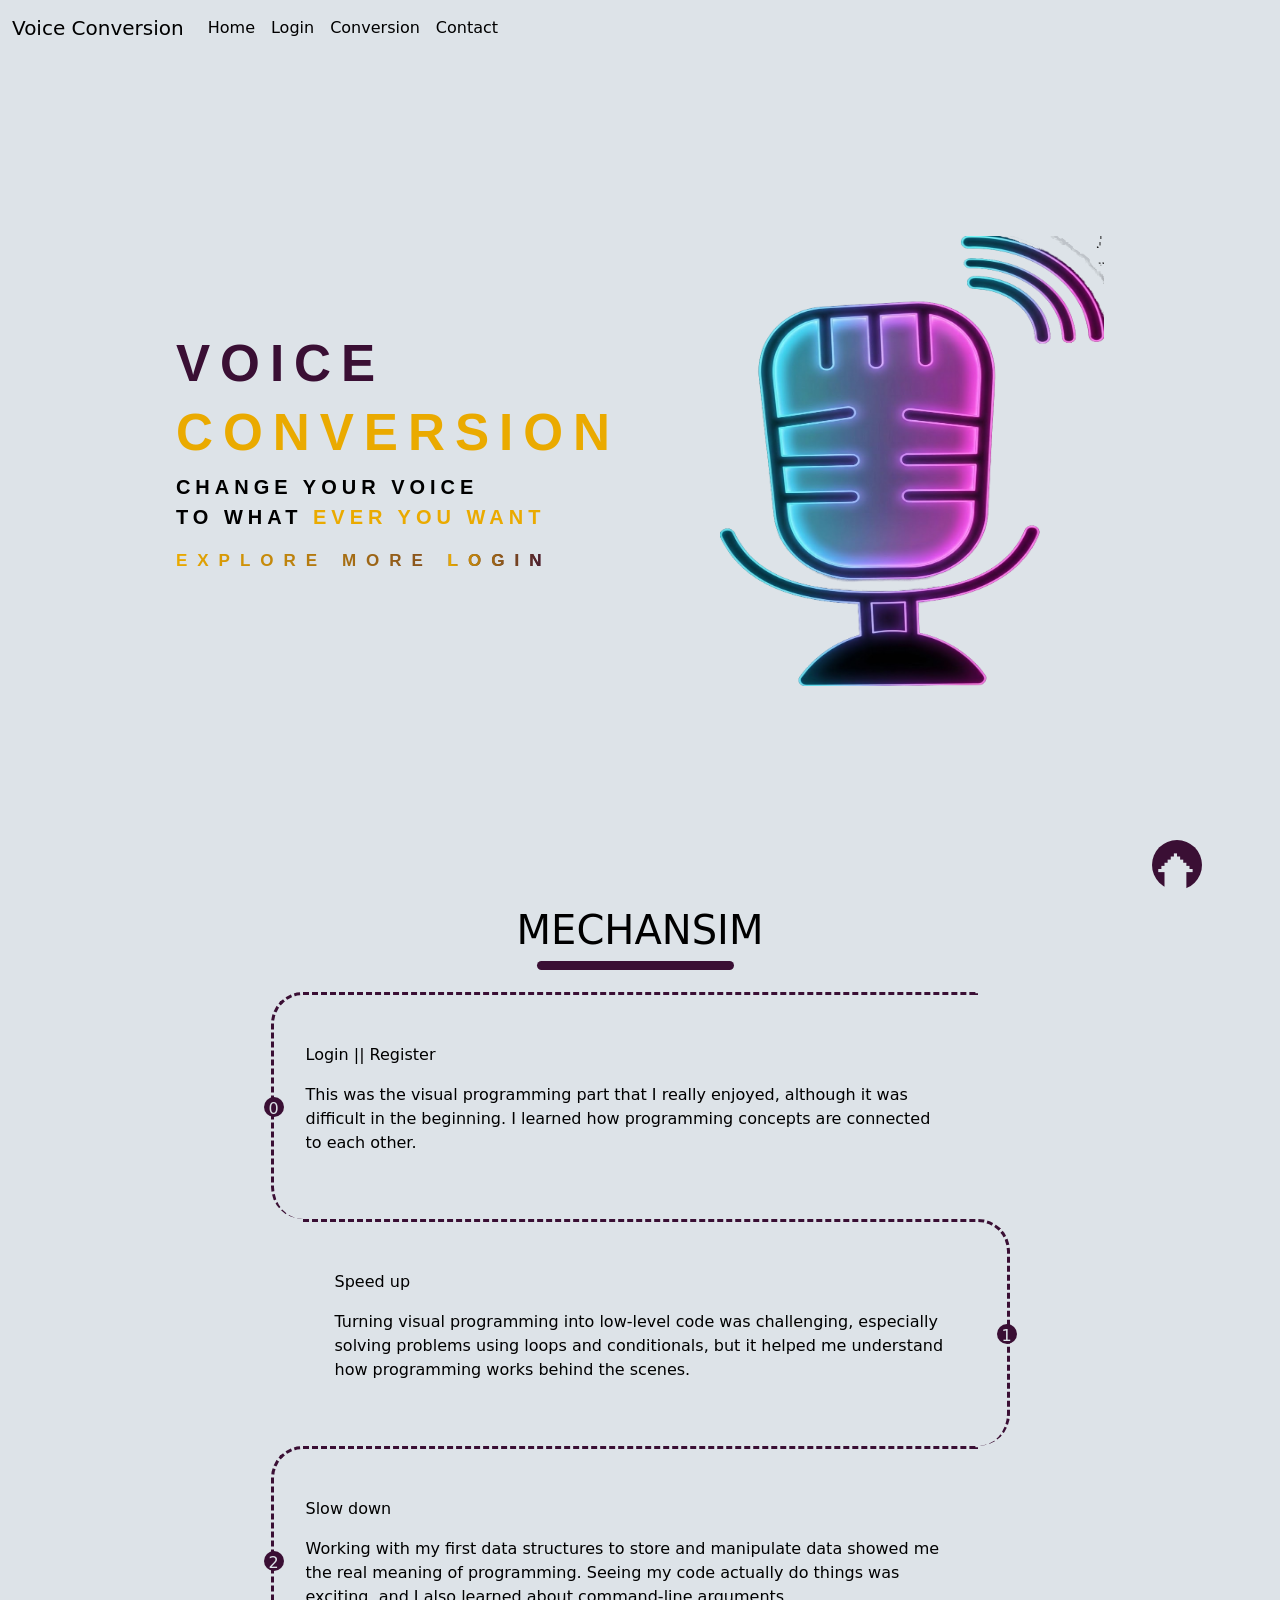
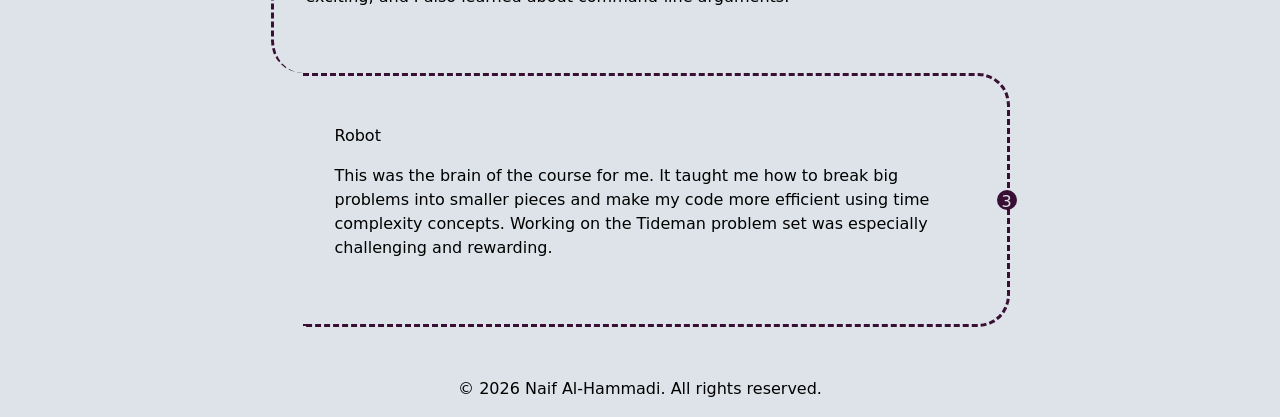
==== templates/index.html @ 1509cbb9 "Implement mainpage with its backend and edit the other pages style" ====
<!DOCTYPE html>
<html lang="en">
<head>
    <meta charset="UTF-8">
    <meta name="viewport" content="width=device-width, initial-scale=1.0">
    <title>main</title>

    <!-- boostrap -->
     <link href="https://cdn.jsdelivr.net/npm/bootstrap@5.3.8/dist/css/bootstrap.min.css" rel="stylesheet" integrity="sha384-sRIl4kxILFvY47J16cr9ZwB07vP4J8+LH7qKQnuqkuIAvNWLzeN8tE5YBujZqJLB" crossorigin="anonymous">

    <link rel="stylesheet" href="../static/styles/style.css">
</head>
<body>

    <!-- start of navbar -->

    <nav class="navbar navbar-expand-lg">
        <div class="container-fluid">
            <a class="navbar-brand" href="/">Voice Conversion</a>
            <button class="navbar-toggler" type="button" data-bs-toggle="collapse" data-bs-target="#navbarNavAltMarkup" aria-controls="navbarNavAltMarkup" aria-expanded="false" aria-label="Toggle navigation">
                <span class="navbar-toggler-icon" aria-hidden="true"></span>
            </button>
            <div class="collapse navbar-collapse" id="navbarNavAltMarkup">
            <div class="navbar-nav">
                <a class="nav-link" href="/">Home</a>
                <a class="nav-link" href="/login">Login</a>
                <a class="nav-link" href="/conversion">Conversion</a>
                <a class="nav-link" href="https://www.linkedin.com/in/naif-alhammadi-3ab681386?utm_source=share_via&utm_content=profile&utm_medium=member_android">Contact</a>
            </div>
            </div>
        </div>
    </nav>

    <!-- end of navbar -->

    <!-- hero section -->
     <div class="hero">
        <div class="hero-content">
        <h1 class="hero-heading"><span id="voice-heading">voice</span></h1>
        <h1 class="hero-heading"><span id="conversion-heading">conversion</span></h1>
        <p id="hero-p">change your voice<br>to what <span id="ever-span">ever you want <span></p>
        <p class="hero-text">explore more <a href="login" class="hero-text">login</a></p>
        </div>

        <img src="../static/images/dark-mic.png" alt="mic photo" class="img">
    </div>
    <!-- end of hero section -->


    <!-- main section -->
    <div id="top-div">
    <a href="#top" id="top-of-page">🡅</a>
    </div>
    <main id="mechansim-main">
        <h3 id="mechansim">mechansim</h3>
        <div class="details-container">
            <p class="lecture-name">Login || Register</p>
            <p class="my-mechansim-text">This was the visual programming part that I really enjoyed, although it was difficult in the beginning. I learned how programming concepts are connected to each other.</p>
            <p class="numbers">0</p>
        </div>

        <div class="details-container">
            <p class="lecture-name">Speed up</p>
            <p class="my-mechansim-text">Turning visual programming into low-level code was challenging, especially solving problems using loops and conditionals, but it helped me understand how programming works behind the scenes.</p>
            <p class="numbers">1</p>
        </div>

        <div class="details-container">
            <p class="lecture-name">Slow down</p>
            <p class="my-mechansim-text">Working with my first data structures to store and manipulate data showed me the real meaning of programming. Seeing my code actually do things was exciting, and I also learned about command-line arguments.</p>
            <p class="numbers">2</p>
        </div>

        <div class="details-container">
            <p class="lecture-name">Robot</p>
            <p class="my-mechansim-text">This was the brain of the course for me. It taught me how to break big problems into smaller pieces and make my code more efficient using time complexity concepts. Working on the Tideman problem set was especially challenging and rewarding.</p>
            <p class="numbers">3</p>
        </div>

    </main>

    <!-- <div class="squar"></div> -->
    <footer>
        <p id="footer-p">&#169 2026 Naif Al-Hammadi. All rights reserved.</p>
    </footer>
    

    
    <!-- bootstrap -->
    <script src="https://cdn.jsdelivr.net/npm/bootstrap@5.3.8/dist/js/bootstrap.bundle.min.js" integrity="sha384-FKyoEForCGlyvwx9Hj09JcYn3nv7wiPVlz7YYwJrWVcXK/BmnVDxM+D2scQbITxI" crossorigin="anonymous"></script>

    <script src="../static/scripts/lightDark.js"></script>
</body>
</html>
---- static/styles/style.css ----
.squar {
    height: 50vh;
    width: 50vw;
    background-color: black;
    margin: auto;
    transform:translate();
    box-shadow: 20px 1px 100px darkred;
}

:root {
    --primary: #DDE3E8;
    --secondary: #3A0F34;
    --third: #EAAA00;
    --text: #000;
    --filter: 1;
}


/* navbar style */
.nav-link, .navbar-brand, .home-a {
    color: var(--text);
}

.nav-link:hover, .navbar-brand:hover, .home-a:hover {
    color: var(--secondary);
}

body {
    background-color: var(--primary);
}

.navbar-toggler-icon {
    filter: brightness(0) invert(var(--filter));
}
/* end of navbar styling */


/* hero style */

.hero {
    height: 90vh;
    display: flex;
    justify-content: center;
    align-items: center;
}

.hero-content {
    margin-right: 50px;
    margin-left: 50px;
}

.img {
    width: 30vw;
    height: 50vh;
    margin-right: 50px;
    margin-left: 50px;
}


.hero-heading, .hero-text, #hero-p {
    color: var(--text);
    font-size: 4vw;
    font-weight: 600;
    text-decoration: none;
    letter-spacing: 10px;
    text-transform: uppercase;
    font-family: sans-serif;
}

#voice-heading {
    color: var(--secondary);
}

#conversion-heading {
    color: var(--third);
}

#ever-span {
    color: var(--third);
}


#hero-p {
    font-size: 20px;
    letter-spacing: 5px;
}

.hero-text {
    font-size: 17px;
    background: linear-gradient(to left, var(--primary), var(--secondary), var(--third));
    background-size: 200% 200%;
    background-clip: text;
    -webkit-text-fill-color: transparent;
    animation: move infinite 3s;
}

@keyframes move {
    0% {
        background-position: 0% 0%;
    }

    25% {
        background-position: 35% 35%;

    }

    50% {
        background-position: 50% 50%;

    }

    100% {
        background-position: 200% 200%;

    }
}
/* end of hero styling */


/* main style */

#mechansim-main {
    height: auto;
    display: flex;
    flex-direction: column;
    align-items: center;
}

#mechansim {
    color: var(--text);
    min-height: 20px;
    margin-top: 40px;
    padding-bottom: 30px;
    font-size: 40px;
    position: relative;
    text-transform: uppercase;
}

#mechansim::before {
    content: "";
    position: absolute;
    height: 12%;
    width: 80%;
    top: 55px;
    left: 20px;
    background-color: var(--secondary);
    border-radius: 2rem;
    z-index: -1;
}

#mechansim-main .lecture-name,
.my-mechansim-text {
    width: 50vw;
    max-width: 40rem;
}

.details-container {
    color: var(--text);
    padding: 3rem 2rem;
    border-top: 3px dashed var(--secondary);
    position: relative;
}

.details-container:nth-child(odd) {
    border-right: 3px dashed var(--secondary);
    border-top-right-radius: 2rem;
    border-bottom-right-radius: 2rem;
    margin-left: 2rem;
}

.details-container:nth-child(even) {
    border-left: 3px dashed var(--secondary);
    border-top-left-radius: 2rem;
    border-bottom-left-radius: 2rem;
    margin-right: 2rem;
}

.details-container:last-child {
    border-bottom: 3px dashed var(--secondary);
}

.details-container:first-child {
    background-color: var(--primary);
}

.numbers {
    position: absolute;
    height: 20px;
    width: 20px;
    background-color: var(--secondary);
    display: grid;
    place-items: center;
    color: var(--primary);
    border-radius: 4rem;
    top: 50%;
    right: 100%;
    transform: translate(50%, -50%);
}

.details-container:nth-child(odd) .numbers {
    left: 100%;
    transform: translate(-50%, -50%);
}

/* end of main styling */

footer {
    height: 10vh;
    background-color: var(--primary);
    display: flex;
    justify-content: center;
    align-items: end;
}

#footer-p {
    color: var(--text);

}


/* top symbol */
#top-of-page {
    color: var(--primary);
    text-decoration: none;
    transform: rotate(120px);
    background-color: var(--secondary);
    position: fixed;
    left: 90%;
    bottom: 10px;
    border-radius: 100%;
    font-size: 50px;
    height: 50px;
    
}
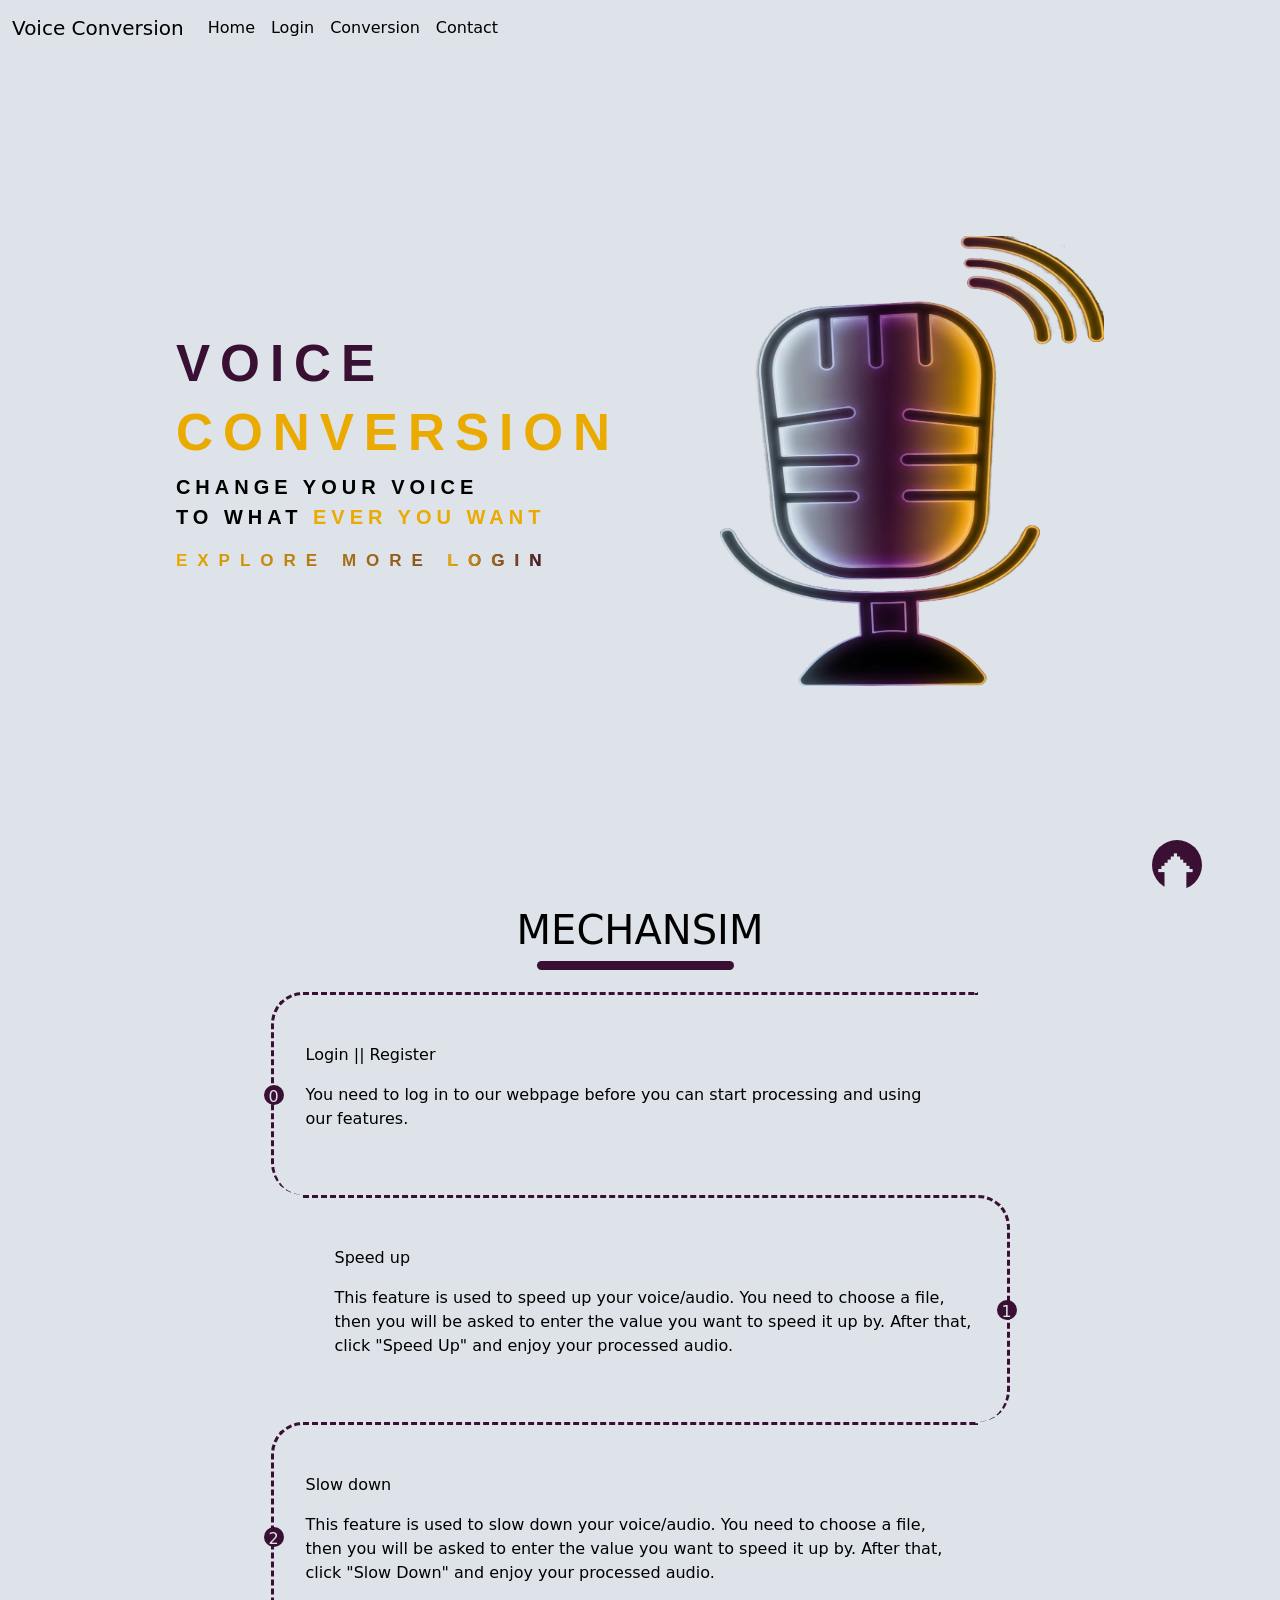
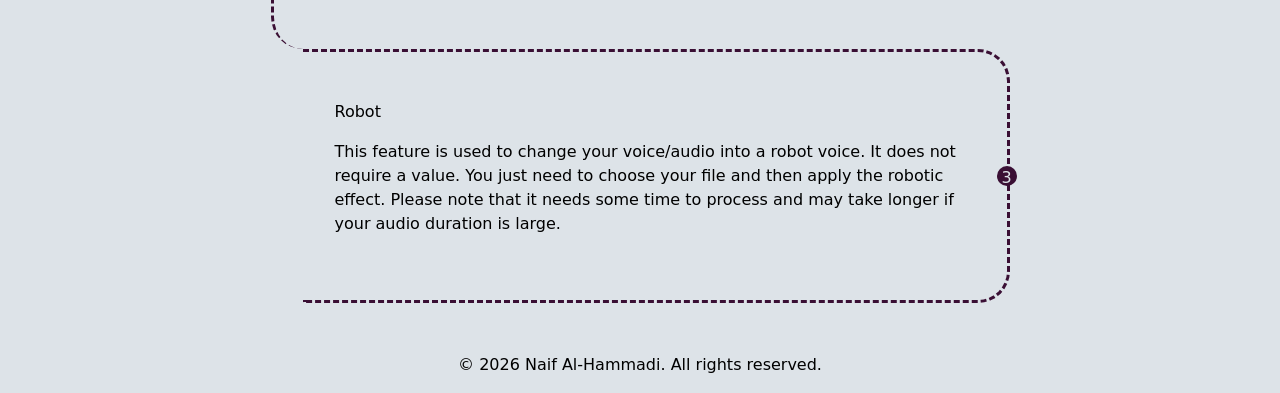
==== commit faae115b: "Edit step's paragraphs" ====
--- a/templates/index.html
+++ b/templates/index.html
@@ -42,11 +42,13 @@
         <p class="hero-text">explore more <a href="login" class="hero-text">login</a></p>
         </div>
 
-        <img src="../static/images/dark-mic.png" alt="mic photo" class="img">
+        <img src="../static/images/light-mic.png" alt="mic photo" class="img">
     </div>
     <!-- end of hero section -->
 
 
+
+    <!-- code snippets from my homepage PS -->
     <!-- main section -->
     <div id="top-div">
     <a href="#top" id="top-of-page">🡅</a>
@@ -55,25 +57,25 @@
         <h3 id="mechansim">mechansim</h3>
         <div class="details-container">
             <p class="lecture-name">Login || Register</p>
-            <p class="my-mechansim-text">This was the visual programming part that I really enjoyed, although it was difficult in the beginning. I learned how programming concepts are connected to each other.</p>
+            <p class="my-mechansim-text">You need to log in to our webpage before you can start processing and using our features.</p>
             <p class="numbers">0</p>
         </div>
 
         <div class="details-container">
             <p class="lecture-name">Speed up</p>
-            <p class="my-mechansim-text">Turning visual programming into low-level code was challenging, especially solving problems using loops and conditionals, but it helped me understand how programming works behind the scenes.</p>
+            <p class="my-mechansim-text">This feature is used to speed up your voice/audio. You need to choose a file, then you will be asked to enter the value you want to speed it up by. After that, click "Speed Up" and enjoy your processed audio.</p>
             <p class="numbers">1</p>
         </div>
 
         <div class="details-container">
             <p class="lecture-name">Slow down</p>
-            <p class="my-mechansim-text">Working with my first data structures to store and manipulate data showed me the real meaning of programming. Seeing my code actually do things was exciting, and I also learned about command-line arguments.</p>
+            <p class="my-mechansim-text">This feature is used to slow down your voice/audio. You need to choose a file, then you will be asked to enter the value you want to speed it up by. After that, click "Slow Down" and enjoy your processed audio.</p>
             <p class="numbers">2</p>
         </div>
 
         <div class="details-container">
             <p class="lecture-name">Robot</p>
-            <p class="my-mechansim-text">This was the brain of the course for me. It taught me how to break big problems into smaller pieces and make my code more efficient using time complexity concepts. Working on the Tideman problem set was especially challenging and rewarding.</p>
+            <p class="my-mechansim-text">This feature is used to change your voice/audio into a robot voice. It does not require a value. You just need to choose your file and then apply the robotic effect. Please note that it needs some time to process and may take longer if your audio duration is large.</p>
             <p class="numbers">3</p>
         </div>
 
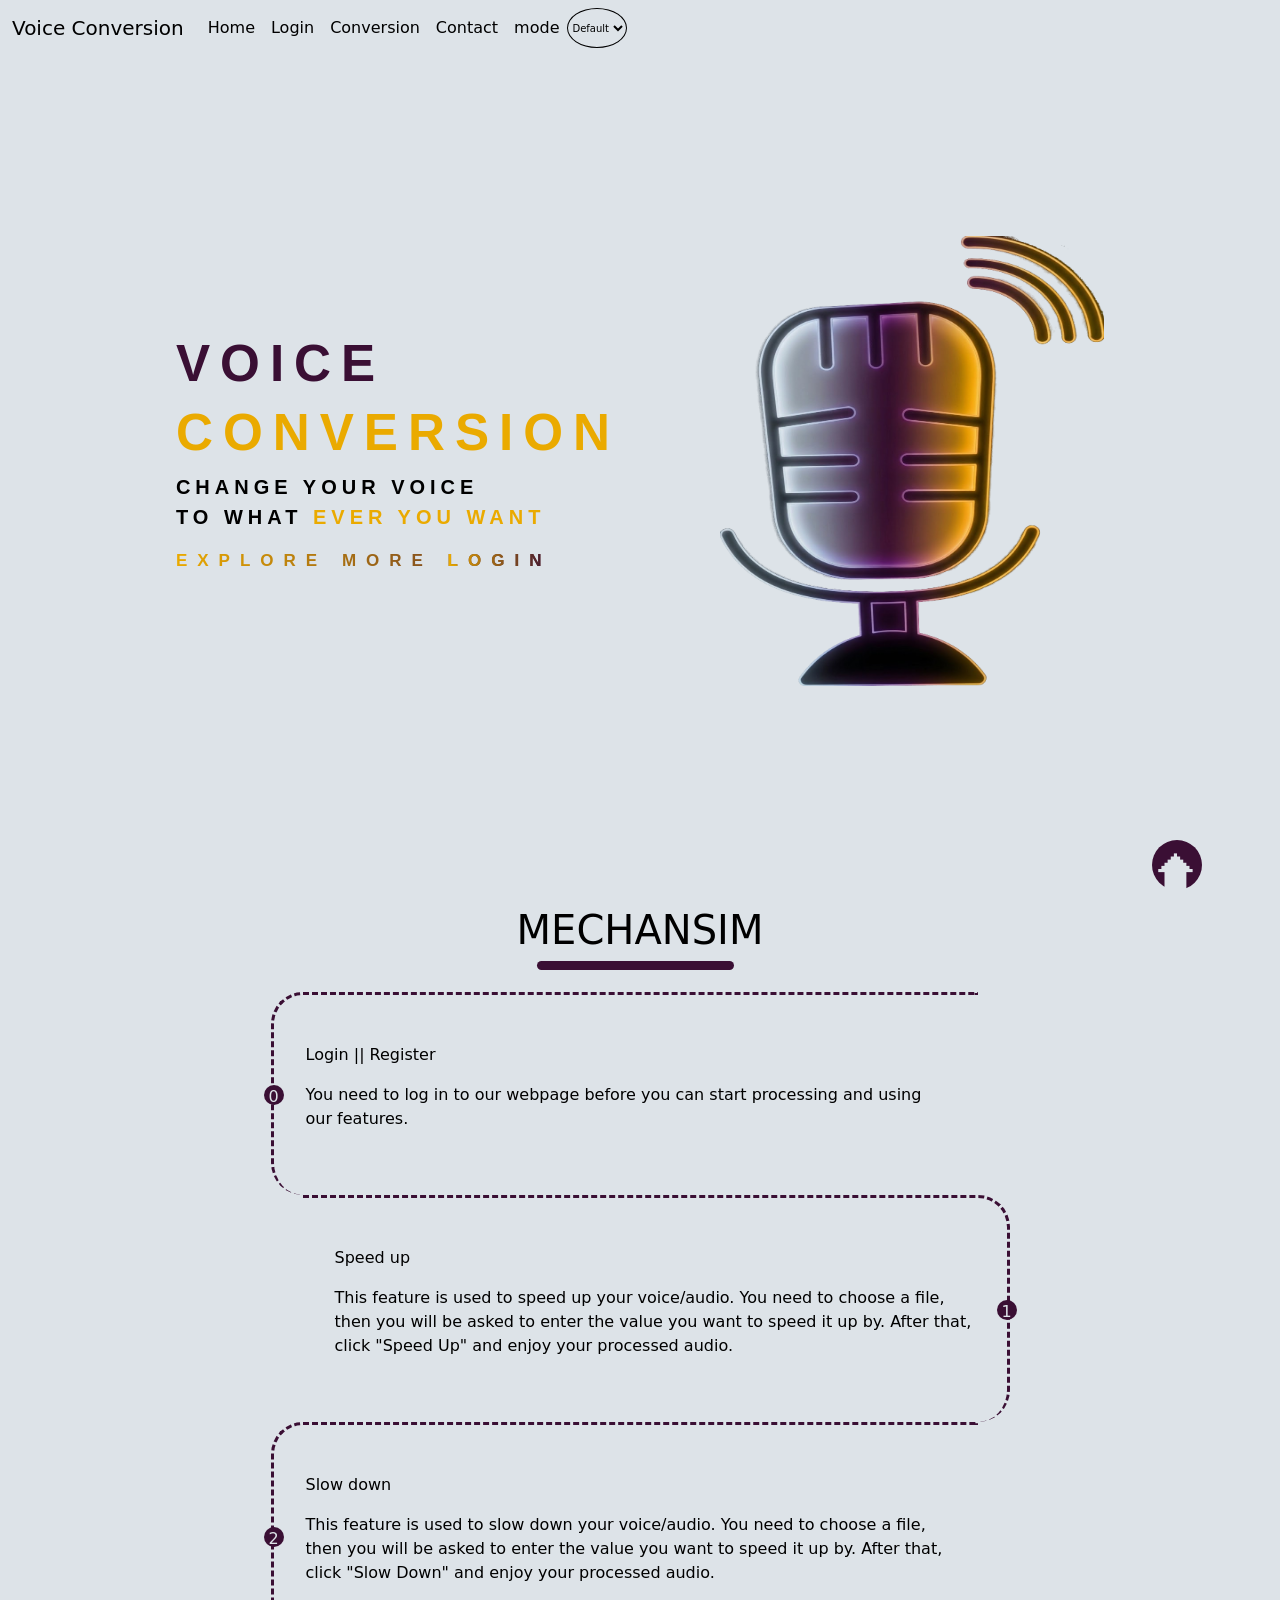
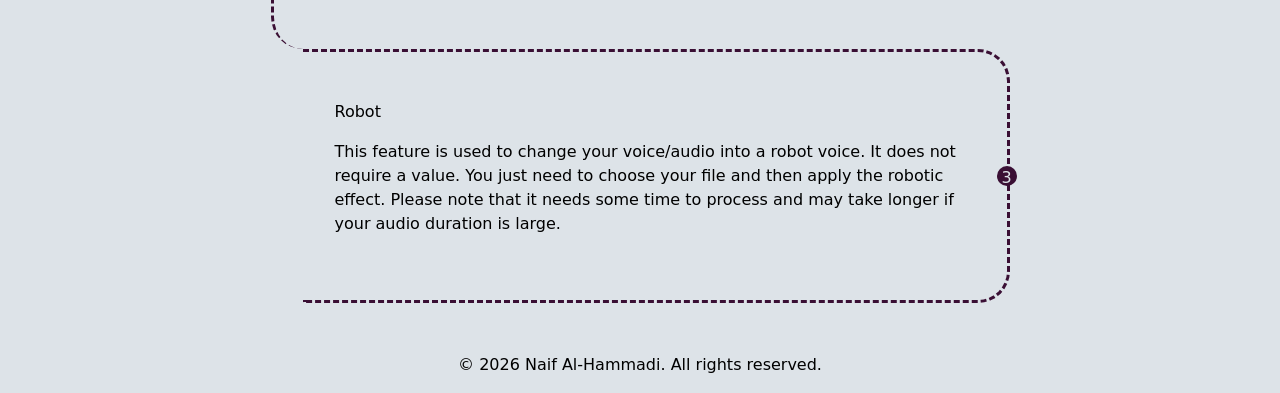
==== commit 771cd4e1: "feat: implement light and dark modes" ====
--- a/templates/index.html
+++ b/templates/index.html
@@ -26,6 +26,12 @@
                 <a class="nav-link" href="/login">Login</a>
                 <a class="nav-link" href="/conversion">Conversion</a>
                 <a class="nav-link" href="https://www.linkedin.com/in/naif-alhammadi-3ab681386?utm_source=share_via&utm_content=profile&utm_medium=member_android">Contact</a>
+                <a id="user-name" class="nav-link">mode</a>
+                <select name="mode" id="mode">
+                    <option value="default" class="options">Default</option>
+                    <option value="light" class="options">Light</option>
+                    <option value="dark" class="options">Dark</option>
+                </select>
             </div>
             </div>
         </div>
--- a/static/styles/style.css
+++ b/static/styles/style.css
@@ -32,6 +32,20 @@
 .navbar-toggler-icon {
     filter: brightness(0) invert(var(--filter));
 }
+
+
+
+
+#mode {
+    right: 50%;
+    background-color: var(--primary);
+    color: var(--text);
+    width: 60px;
+    font-size: 10px;
+    border: solid 1px var(--text);
+    border-radius: 50%;
+}
+
 /* end of navbar styling */
 
 
